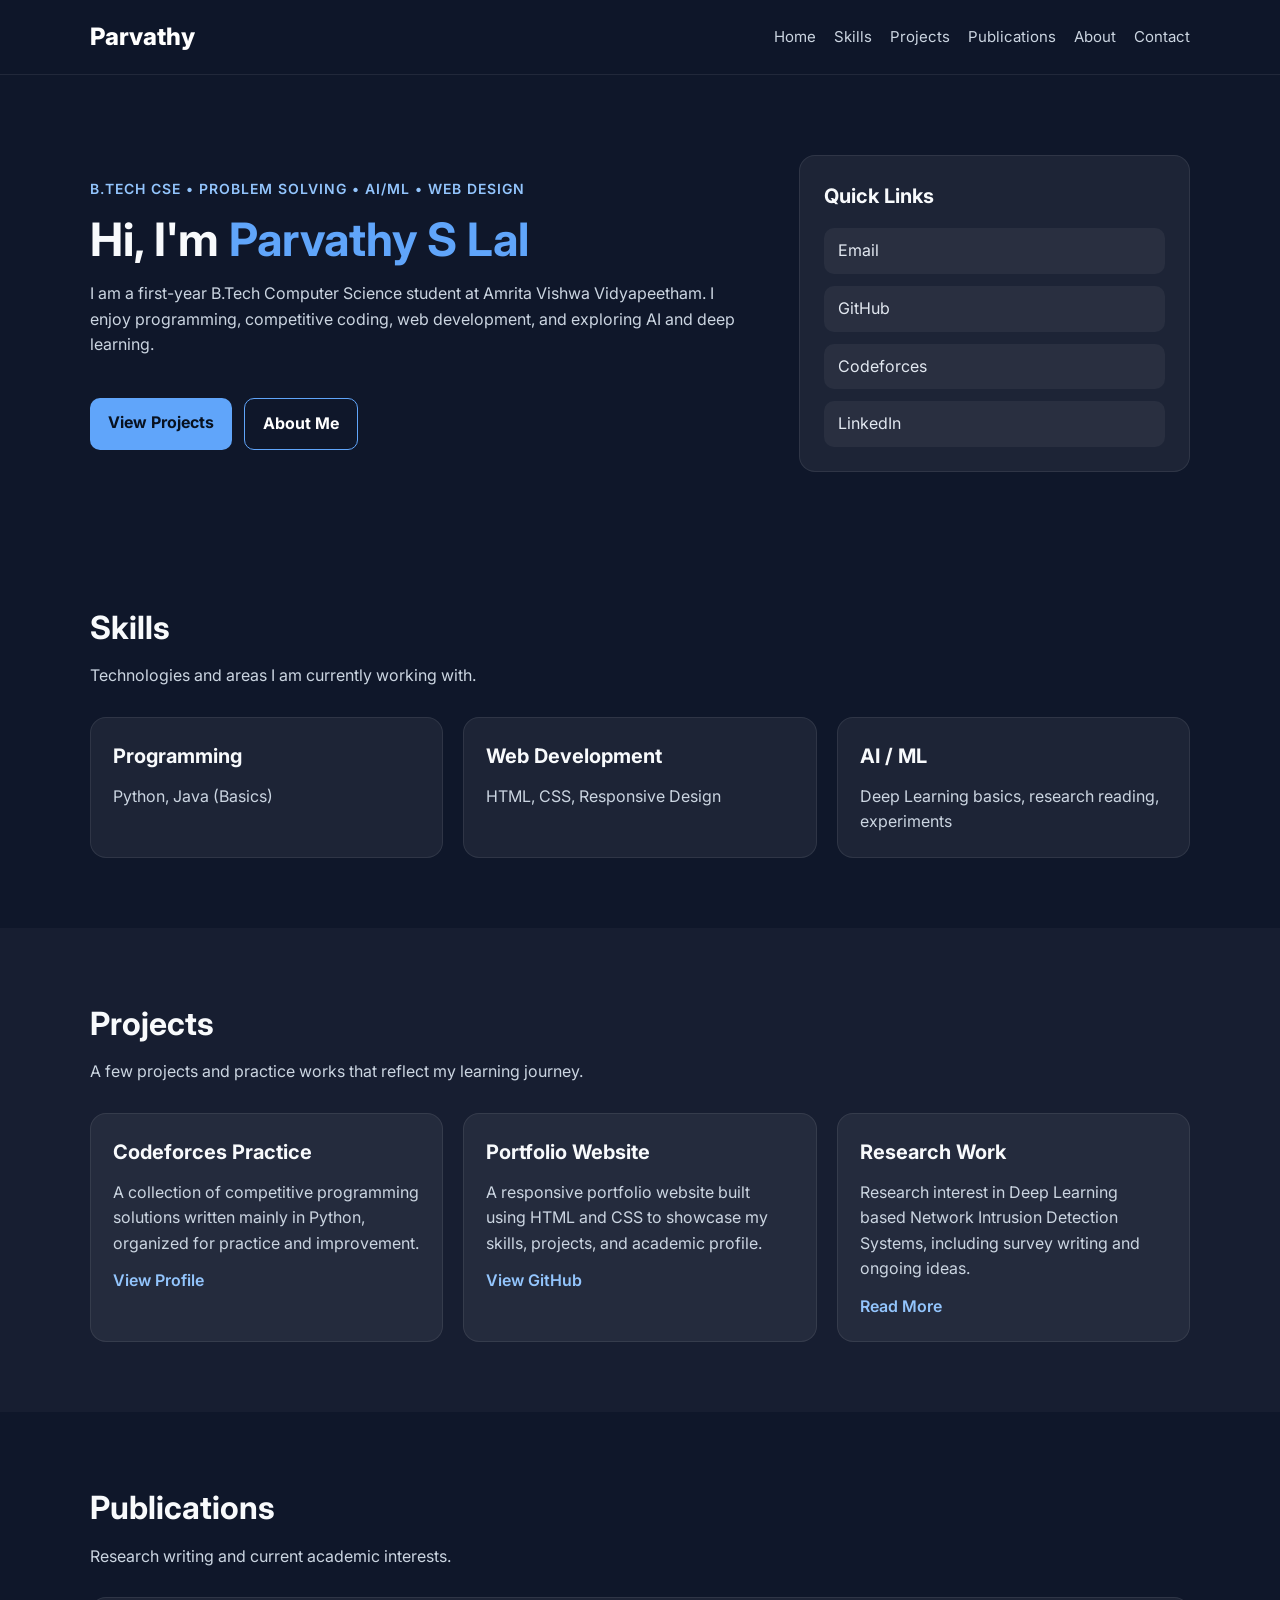
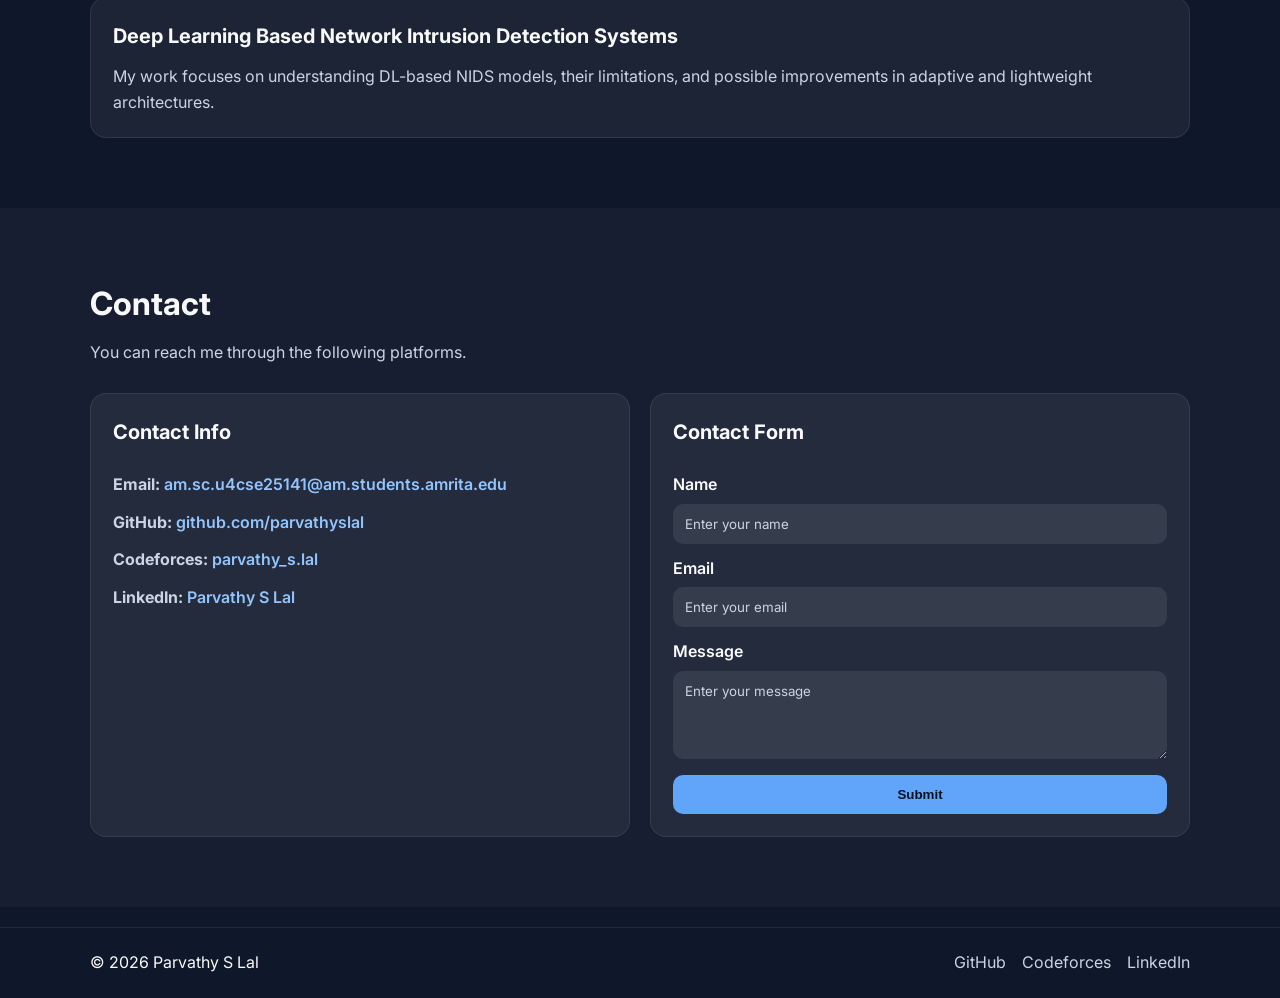
==== index.html @ 26b98297 "Add files via upload" ====
<!DOCTYPE html>
<html lang="en">
<head>
  <meta charset="UTF-8" />
  <meta name="viewport" content="width=device-width, initial-scale=1.0" />
  <title>Parvathy S Lal | Portfolio</title>

  <link rel="preconnect" href="https://fonts.googleapis.com">
  <link rel="preconnect" href="https://fonts.gstatic.com" crossorigin>
  <link href="https://fonts.googleapis.com/css2?family=Inter:wght@400;500;600;700;800&display=swap" rel="stylesheet">

  <link rel="stylesheet" href="style.css" />
</head>
<body>

  <header class="header">
    <div class="container nav">
      <a href="#home" class="logo">Parvathy</a>

      <nav class="menu">
        <a href="#home">Home</a>
        <a href="#skills">Skills</a>
        <a href="#projects">Projects</a>
        <a href="#publications">Publications</a>
        <a href="about.html">About</a>
        <a href="#contact">Contact</a>
      </nav>
    </div>
  </header>

  <section id="home" class="hero">
    <div class="container hero-grid">
      <div class="hero-text">
        <p class="tagline">B.Tech CSE • Problem Solving • AI/ML • Web Design</p>
        <h1>Hi, I'm <span>Parvathy S Lal</span></h1>
        <p class="intro">
          I am a first-year B.Tech Computer Science student at Amrita Vishwa Vidyapeetham.
          I enjoy programming, competitive coding, web development, and exploring AI and deep learning.
        </p>

        <div class="hero-buttons">
          <a href="#projects" class="btn">View Projects</a>
          <a href="about.html" class="btn btn-outline">About Me</a>
        </div>
      </div>

      <div class="hero-card">
        <h3>Quick Links</h3>
        <div class="quick-links">
          <a href="mailto:am.sc.u4cse25141@am.students.amrita.edu">Email</a>
          <a href="https://github.com/parvathyslal" target="_blank">GitHub</a>
          <a href="https://codeforces.com/profile/parvathy_s.lal" target="_blank">Codeforces</a>
          <a href="https://www.linkedin.com/in/parvathy-s-lal-276150366" target="_blank">LinkedIn</a>
        </div>
      </div>
    </div>
  </section>

  <section id="skills" class="section">
    <div class="container">
      <h2>Skills</h2>
      <p class="section-text">Technologies and areas I am currently working with.</p>

      <div class="cards">
        <div class="card">
          <h3>Programming</h3>
          <p>Python, Java (Basics)</p>
        </div>

        <div class="card">
          <h3>Web Development</h3>
          <p>HTML, CSS, Responsive Design</p>
        </div>

        <div class="card">
          <h3>AI / ML</h3>
          <p>Deep Learning basics, research reading, experiments</p>
        </div>
      </div>
    </div>
  </section>

  <section id="projects" class="section alt-bg">
    <div class="container">
      <h2>Projects</h2>
      <p class="section-text">A few projects and practice works that reflect my learning journey.</p>

      <div class="cards">
        <div class="card">
          <h3>Codeforces Practice</h3>
          <p>
            A collection of competitive programming solutions written mainly in Python,
            organized for practice and improvement.
          </p>
          <a href="https://codeforces.com/profile/parvathy_s.lal" target="_blank" class="text-link">View Profile</a>
        </div>

        <div class="card">
          <h3>Portfolio Website</h3>
          <p>
            A responsive portfolio website built using HTML and CSS to showcase my skills,
            projects, and academic profile.
          </p>
          <a href="https://github.com/parvathyslal" target="_blank" class="text-link">View GitHub</a>
        </div>

        <div class="card">
          <h3>Research Work</h3>
          <p>
            Research interest in Deep Learning based Network Intrusion Detection Systems,
            including survey writing and ongoing ideas.
          </p>
          <a href="about.html" class="text-link">Read More</a>
        </div>
      </div>
    </div>
  </section>

  <section id="publications" class="section">
    <div class="container">
      <h2>Publications</h2>
      <p class="section-text">Research writing and current academic interests.</p>

      <div class="card single-card">
        <h3>Deep Learning Based Network Intrusion Detection Systems</h3>
        <p>
          My work focuses on understanding DL-based NIDS models, their limitations,
          and possible improvements in adaptive and lightweight architectures.
        </p>
      </div>
    </div>
  </section>

  <section id="contact" class="section alt-bg">
  <div class="container">
    <h2>Contact</h2>
    <p class="section-text">You can reach me through the following platforms.</p>

    <div class="contact-grid">

      <!-- LEFT: CONTACT INFO -->
      <div class="card">
        <h3>Contact Info</h3>

        <p><strong>Email:</strong>
          <a href="mailto:am.sc.u4cse25141@am.students.amrita.edu" class="text-link">
            am.sc.u4cse25141@am.students.amrita.edu
          </a>
        </p>

        <p><strong>GitHub:</strong>
          <a href="https://github.com/parvathyslal" target="_blank" class="text-link">
            github.com/parvathyslal
          </a>
        </p>

        <p><strong>Codeforces:</strong>
          <a href="https://codeforces.com/profile/parvathy_s.lal" target="_blank" class="text-link">
            parvathy_s.lal
          </a>
        </p>

        <p><strong>LinkedIn:</strong>
          <a href="https://www.linkedin.com/in/parvathy-s-lal-276150366" target="_blank" class="text-link">
            Parvathy S Lal
          </a>
        </p>

      </div>

      <!-- RIGHT: CONTACT FORM -->
      <div class="card">
        <h3>Contact Form</h3>

        <form>
          <label for="name">Name</label>
          <input type="text" id="name" placeholder="Enter your name">

          <label for="email">Email</label>
          <input type="email" id="email" placeholder="Enter your email">

          <label for="message">Message</label>
          <textarea id="message" rows="4" placeholder="Enter your message"></textarea>

          <button type="submit" class="btn">Submit</button>
        </form>

      </div>

    </div>
  </div>
</section>

  <footer class="footer">
    <div class="container footer-content">
      <p>© 2026 Parvathy S Lal</p>
      <div class="footer-links">
        <a href="https://github.com/parvathyslal" target="_blank">GitHub</a>
        <a href="https://codeforces.com/profile/parvathy_s.lal" target="_blank">Codeforces</a>
        <a href="https://www.linkedin.com/in/parvathy-s-lal-276150366" target="_blank">LinkedIn</a>
      </div>
    </div>
  </footer>

</body>
</html>
---- style.css ----
* {
  margin: 0;
  padding: 0;
  box-sizing: border-box;
}

html {
  scroll-behavior: smooth;
}

body {
  font-family: 'Inter', sans-serif;
  background-color: #0f172a;
  color: #f8fafc;
  line-height: 1.6;
}

.container {
  width: 90%;
  max-width: 1100px;
  margin: auto;
}

.header {
  background-color: rgba(15, 23, 42, 0.95);
  border-bottom: 1px solid rgba(255, 255, 255, 0.08);
  position: sticky;
  top: 0;
  z-index: 1000;
}

.nav {
  display: flex;
  justify-content: space-between;
  align-items: center;
  padding: 18px 0;
  gap: 20px;
}

.logo {
  text-decoration: none;
  color: #ffffff;
  font-size: 24px;
  font-weight: 800;
}

.menu {
  display: flex;
  gap: 18px;
  flex-wrap: wrap;
}

.menu a {
  text-decoration: none;
  color: #cbd5e1;
  font-size: 15px;
  transition: 0.3s;
}

.menu a:hover {
  color: #ffffff;
}

.hero {
  padding: 80px 0 60px;
}

.hero-grid {
  display: grid;
  grid-template-columns: 1.4fr 0.8fr;
  gap: 24px;
  align-items: center;
}

.hero-text h1 {
  font-size: 46px;
  margin-bottom: 14px;
  line-height: 1.2;
}

.hero-text h1 span {
  color: #60a5fa;
}

.tagline {
  color: #93c5fd;
  font-size: 14px;
  font-weight: 600;
  margin-bottom: 12px;
  text-transform: uppercase;
  letter-spacing: 1px;
}

.intro {
  color: #cbd5e1;
  max-width: 650px;
  margin-bottom: 24px;
}

.hero-buttons {
  display: flex;
  gap: 12px;
  flex-wrap: wrap;
}

.hero-card {
  background: rgba(255, 255, 255, 0.06);
  padding: 24px;
  border-radius: 16px;
  border: 1px solid rgba(255, 255, 255, 0.08);
}

.hero-card h3 {
  margin-bottom: 16px;
  font-size: 20px;
}

.quick-links {
  display: flex;
  flex-direction: column;
  gap: 12px;
}

.quick-links a {
  text-decoration: none;
  color: #e2e8f0;
  background: rgba(255, 255, 255, 0.05);
  padding: 10px 14px;
  border-radius: 10px;
  transition: 0.3s;
}

.quick-links a:hover {
  background: rgba(255, 255, 255, 0.12);
}

.section {
  padding: 70px 0;
}

.alt-bg {
  background-color: rgba(255, 255, 255, 0.03);
}

h2 {
  font-size: 32px;
  margin-bottom: 10px;
}

.page-title {
  font-size: 42px;
  margin-bottom: 16px;
}

.section-text {
  color: #cbd5e1;
  max-width: 800px;
  margin-bottom: 28px;
}

.cards {
  display: grid;
  grid-template-columns: repeat(3, 1fr);
  gap: 20px;
}

.card {
  background: rgba(255, 255, 255, 0.06);
  padding: 22px;
  border-radius: 16px;
  border: 1px solid rgba(255, 255, 255, 0.08);
  transition: transform 0.3s ease;
}

.card:hover {
  transform: translateY(-4px);
}

.card h3 {
  margin-bottom: 12px;
  font-size: 20px;
}

.card p {
  color: #cbd5e1;
}

.single-card {
  margin-top: 10px;
}

.text-link {
  display: inline-block;
  margin-top: 12px;
  color: #93c5fd;
  text-decoration: none;
  font-weight: 600;
}

.text-link:hover {
  text-decoration: underline;
}

.contact-grid {
  display: grid;
  grid-template-columns: 1fr 1fr;
  gap: 20px;
}

form {
  display: flex;
  flex-direction: column;
}

label {
  margin-top: 12px;
  margin-bottom: 6px;
  font-weight: 600;
}

input,
textarea {
  padding: 12px;
  border: none;
  border-radius: 10px;
  outline: none;
  background: rgba(255, 255, 255, 0.08);
  color: #ffffff;
  font-family: 'Inter', sans-serif;
}

input::placeholder,
textarea::placeholder {
  color: #cbd5e1;
}

.btn {
  display: inline-block;
  text-decoration: none;
  background: #60a5fa;
  color: #08111f;
  padding: 12px 18px;
  border-radius: 10px;
  font-weight: 700;
  border: none;
  margin-top: 16px;
  transition: 0.3s;
  cursor: pointer;
}

.btn:hover {
  background: #93c5fd;
}

.btn-outline {
  background: transparent;
  color: #ffffff;
  border: 1px solid #60a5fa;
}

.btn-outline:hover {
  background: rgba(96, 165, 250, 0.12);
}

.about-buttons {
  margin-top: 24px;
  display: flex;
  gap: 12px;
  flex-wrap: wrap;
}

.footer {
  padding: 22px 0;
  border-top: 1px solid rgba(255, 255, 255, 0.08);
  margin-top: 20px;
}

.footer-content {
  display: flex;
  justify-content: space-between;
  align-items: center;
  gap: 20px;
  flex-wrap: wrap;
}

.footer-links {
  display: flex;
  gap: 16px;
  flex-wrap: wrap;
}

.footer-links a {
  text-decoration: none;
  color: #cbd5e1;
}

.footer-links a:hover {
  color: #ffffff;
}

@media (max-width: 900px) {
  .hero-grid,
  .cards,
  .contact-grid {
    grid-template-columns: 1fr;
  }

  .hero-text h1 {
    font-size: 36px;
  }

  .nav {
    flex-direction: column;
    align-items: flex-start;
  }

  .menu {
    gap: 12px;
  }

  /* Contact Links Styling */
.text-link{
  color:#60a5fa;
  text-decoration:none;
  font-weight:600;
  transition:0.3s;
}

.text-link:hover{
  text-decoration:underline;
  color:#93c5fd;
}
}
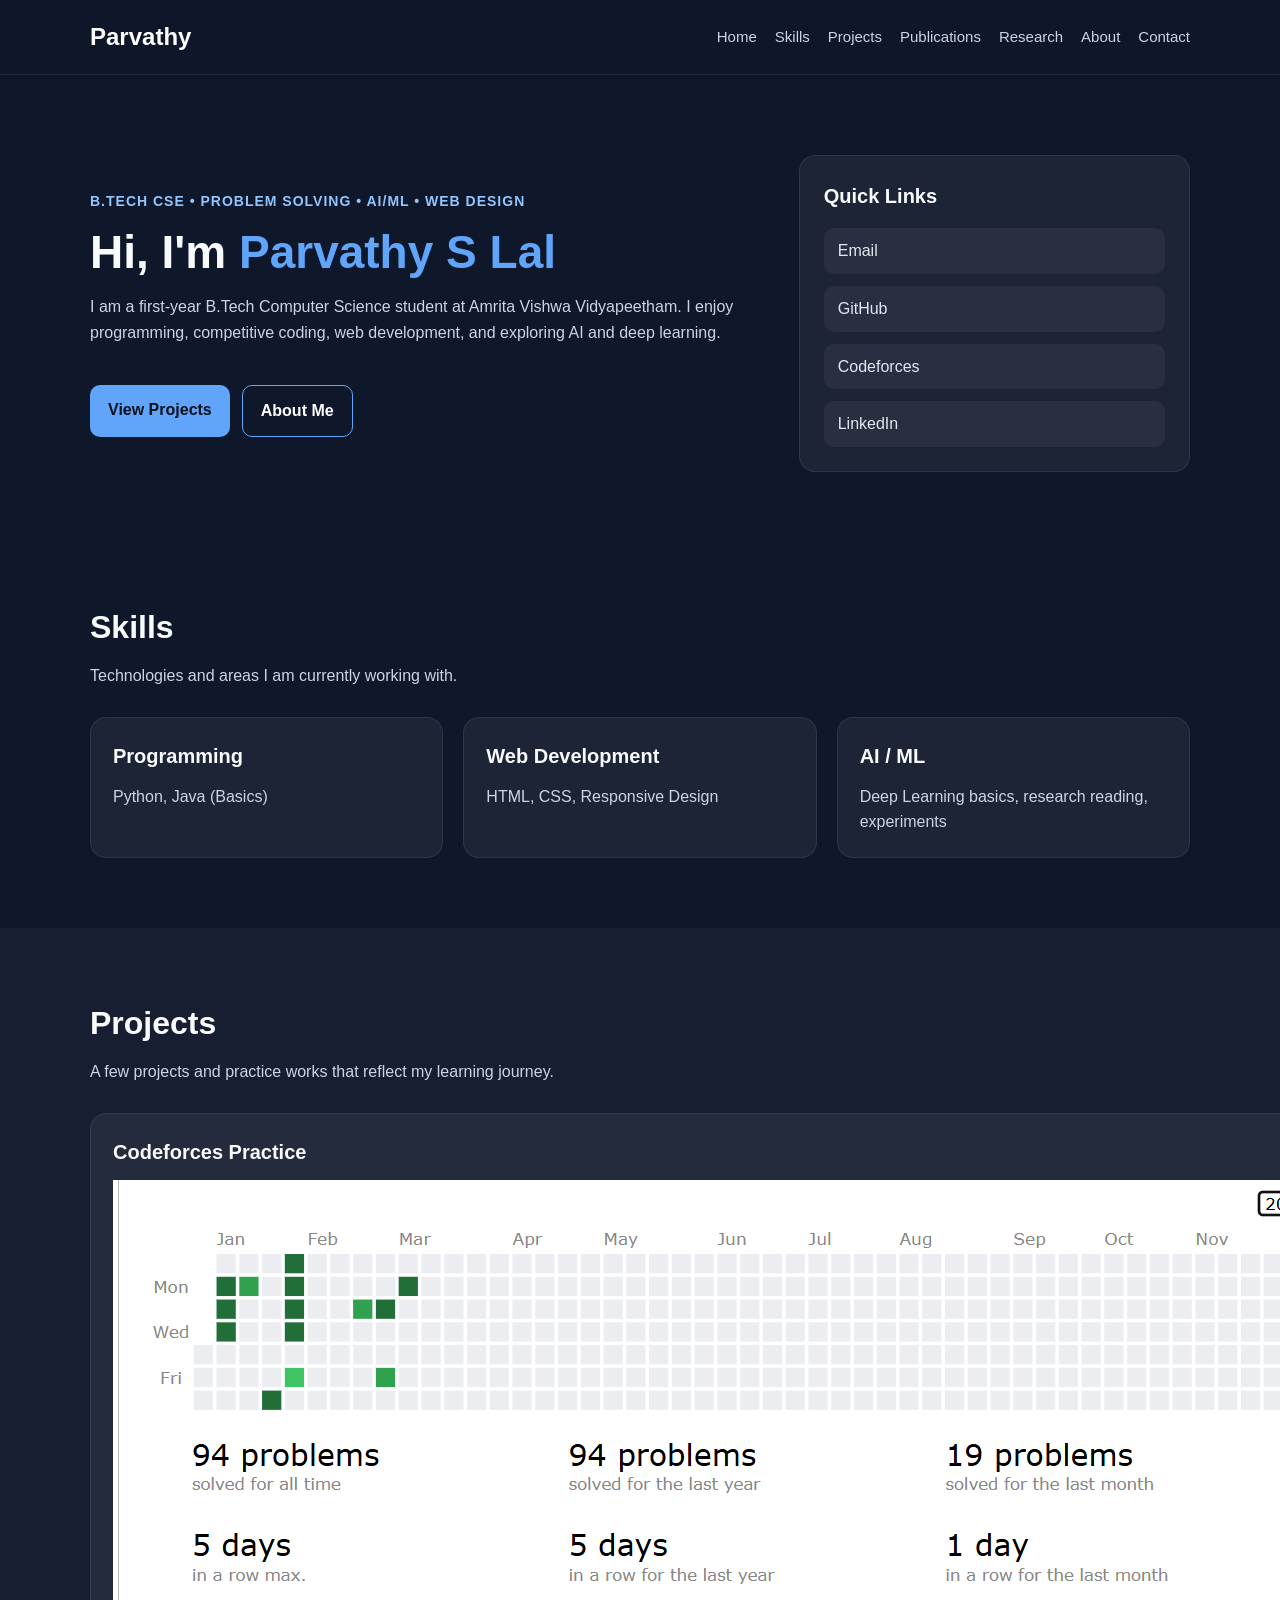
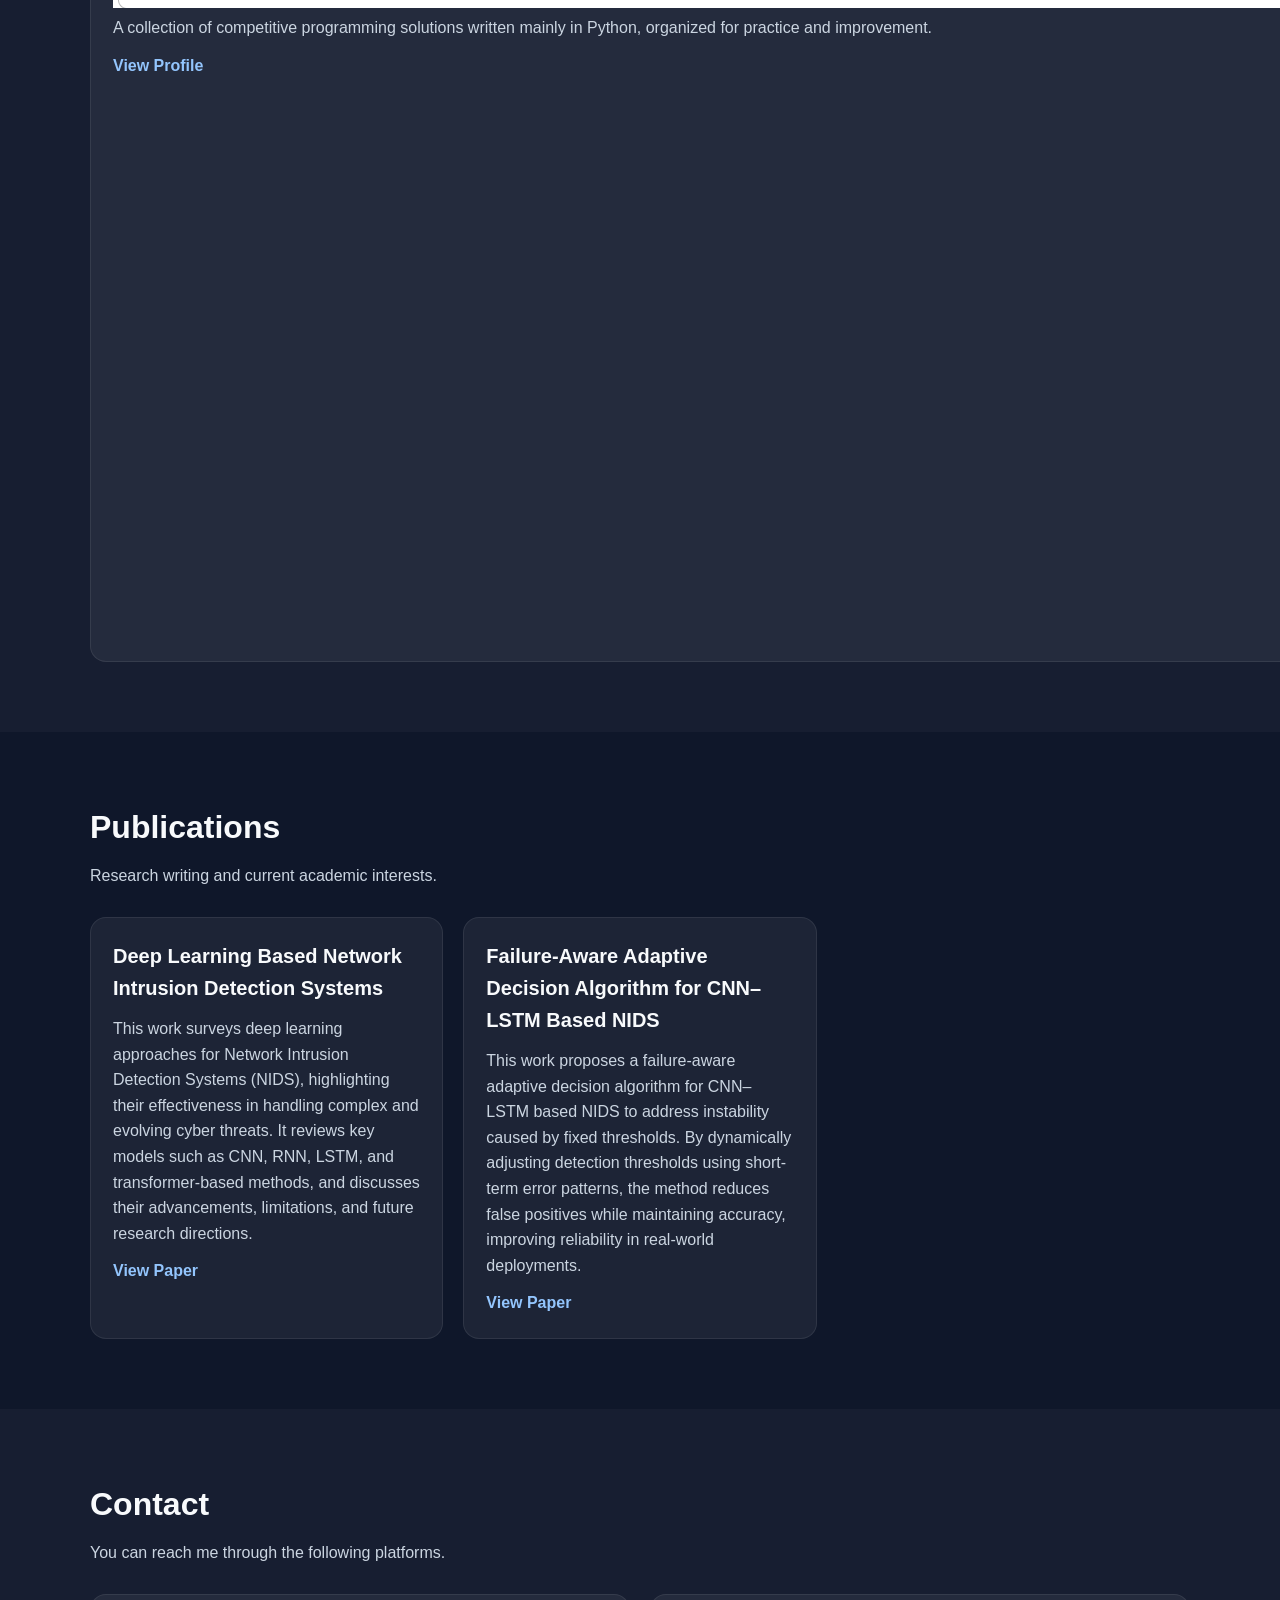
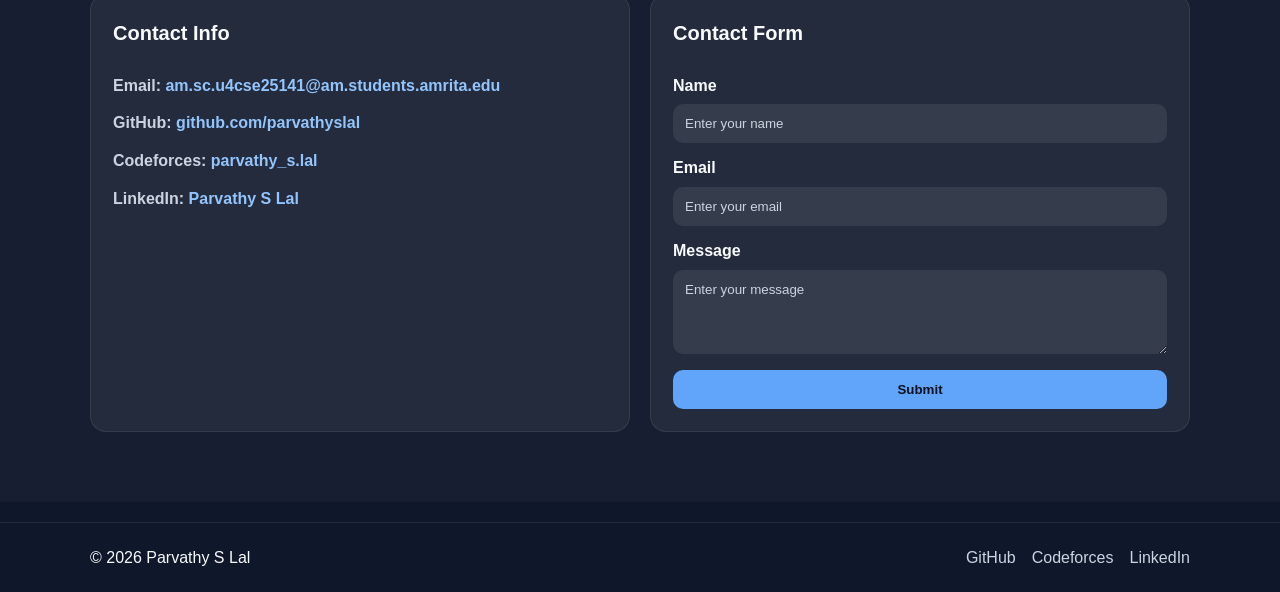
==== commit 511a51bd: "Update index.html" ====
--- a/index.html
+++ b/index.html
@@ -6,8 +6,8 @@
   <title>Parvathy S Lal | Portfolio</title>
 
   <link rel="preconnect" href="https://fonts.googleapis.com">
-  <link rel="preconnect" href="https://fonts.gstatic.com" crossorigin>
-  <link href="https://fonts.googleapis.com/css2?family=Inter:wght@400;500;600;700;800&display=swap" rel="stylesheet">
+<link rel="preconnect" href="https://fonts.gstatic.com" crossorigin>
+<link href="https://fonts.googleapis.com/css2?family=Cormorant+Garamond:wght@600;700&family=DM+Sans:wght@400;500;700&display=swap" rel="stylesheet">
 
   <link rel="stylesheet" href="style.css" />
 </head>
@@ -18,13 +18,14 @@
       <a href="#home" class="logo">Parvathy</a>
 
       <nav class="menu">
-        <a href="#home">Home</a>
-        <a href="#skills">Skills</a>
-        <a href="#projects">Projects</a>
-        <a href="#publications">Publications</a>
-        <a href="about.html">About</a>
-        <a href="#contact">Contact</a>
-      </nav>
+  <a href="#home">Home</a>
+  <a href="#skills">Skills</a>
+  <a href="#projects">Projects</a>
+  <a href="#publications">Publications</a>
+  <a href="research.html">Research</a>
+  <a href="about.html">About</a>
+  <a href="#contact">Contact</a>
+</nav>
     </div>
   </header>
 
@@ -88,6 +89,7 @@
       <div class="cards">
         <div class="card">
           <h3>Codeforces Practice</h3>
+          <img src="codeforces.png" class="card-img">
           <p>
             A collection of competitive programming solutions written mainly in Python,
             organized for practice and improvement.
@@ -97,6 +99,7 @@
 
         <div class="card">
           <h3>Portfolio Website</h3>
+          <img src="portfolio.png" class="card-img">
           <p>
             A responsive portfolio website built using HTML and CSS to showcase my skills,
             projects, and academic profile.
@@ -106,30 +109,57 @@
 
         <div class="card">
           <h3>Research Work</h3>
+          <img src="research.png" class="card-img">
           <p>
             Research interest in Deep Learning based Network Intrusion Detection Systems,
             including survey writing and ongoing ideas.
           </p>
-          <a href="about.html" class="text-link">Read More</a>
+          <a href="research.html" class="text-link">Read More</a>
         </div>
       </div>
     </div>
   </section>
 
   <section id="publications" class="section">
-    <div class="container">
-      <h2>Publications</h2>
-      <p class="section-text">Research writing and current academic interests.</p>
-
-      <div class="card single-card">
+  <div class="container">
+    <h2>Publications</h2>
+    <p class="section-text">Research writing and current academic interests.</p>
+
+    <div class="cards">
+
+      <!-- Paper 1 -->
+      <div class="card">
         <h3>Deep Learning Based Network Intrusion Detection Systems</h3>
         <p>
-          My work focuses on understanding DL-based NIDS models, their limitations,
-          and possible improvements in adaptive and lightweight architectures.
-        </p>
-      </div>
-    </div>
-  </section>
+          This work surveys deep learning approaches for Network Intrusion Detection Systems (NIDS), 
+          highlighting their effectiveness in handling complex and evolving cyber threats. 
+          It reviews key models such as CNN, RNN, LSTM, and transformer-based methods,
+          and discusses their advancements, limitations, and future research directions.
+        </p>
+
+        <a href="https://parvathyslal.github.io/portfolio/paper1.pdf" target="_blank" class="text-link">
+  View Paper
+</a>
+      </div>
+
+      <!-- Paper 2 -->
+      <div class="card">
+        <h3>Failure-Aware Adaptive Decision Algorithm for CNN–LSTM Based NIDS</h3>
+        <p>
+          This work proposes a failure-aware adaptive decision algorithm for CNN–LSTM based NIDS
+           to address instability caused by fixed thresholds. By dynamically adjusting detection
+           thresholds using short-term error patterns, the method reduces false positives while
+           maintaining accuracy, improving reliability in real-world deployments.
+        </p>
+
+        <a href="https://parvathyslal.github.io/portfolio/paper2.pdf" target="_blank" class="text-link">
+  View Paper
+</a>
+      </div>
+
+    </div>
+  </div>
+</section>
 
   <section id="contact" class="section alt-bg">
   <div class="container">
@@ -203,4 +233,4 @@
   </footer>
 
 </body>
-</html>+</html>
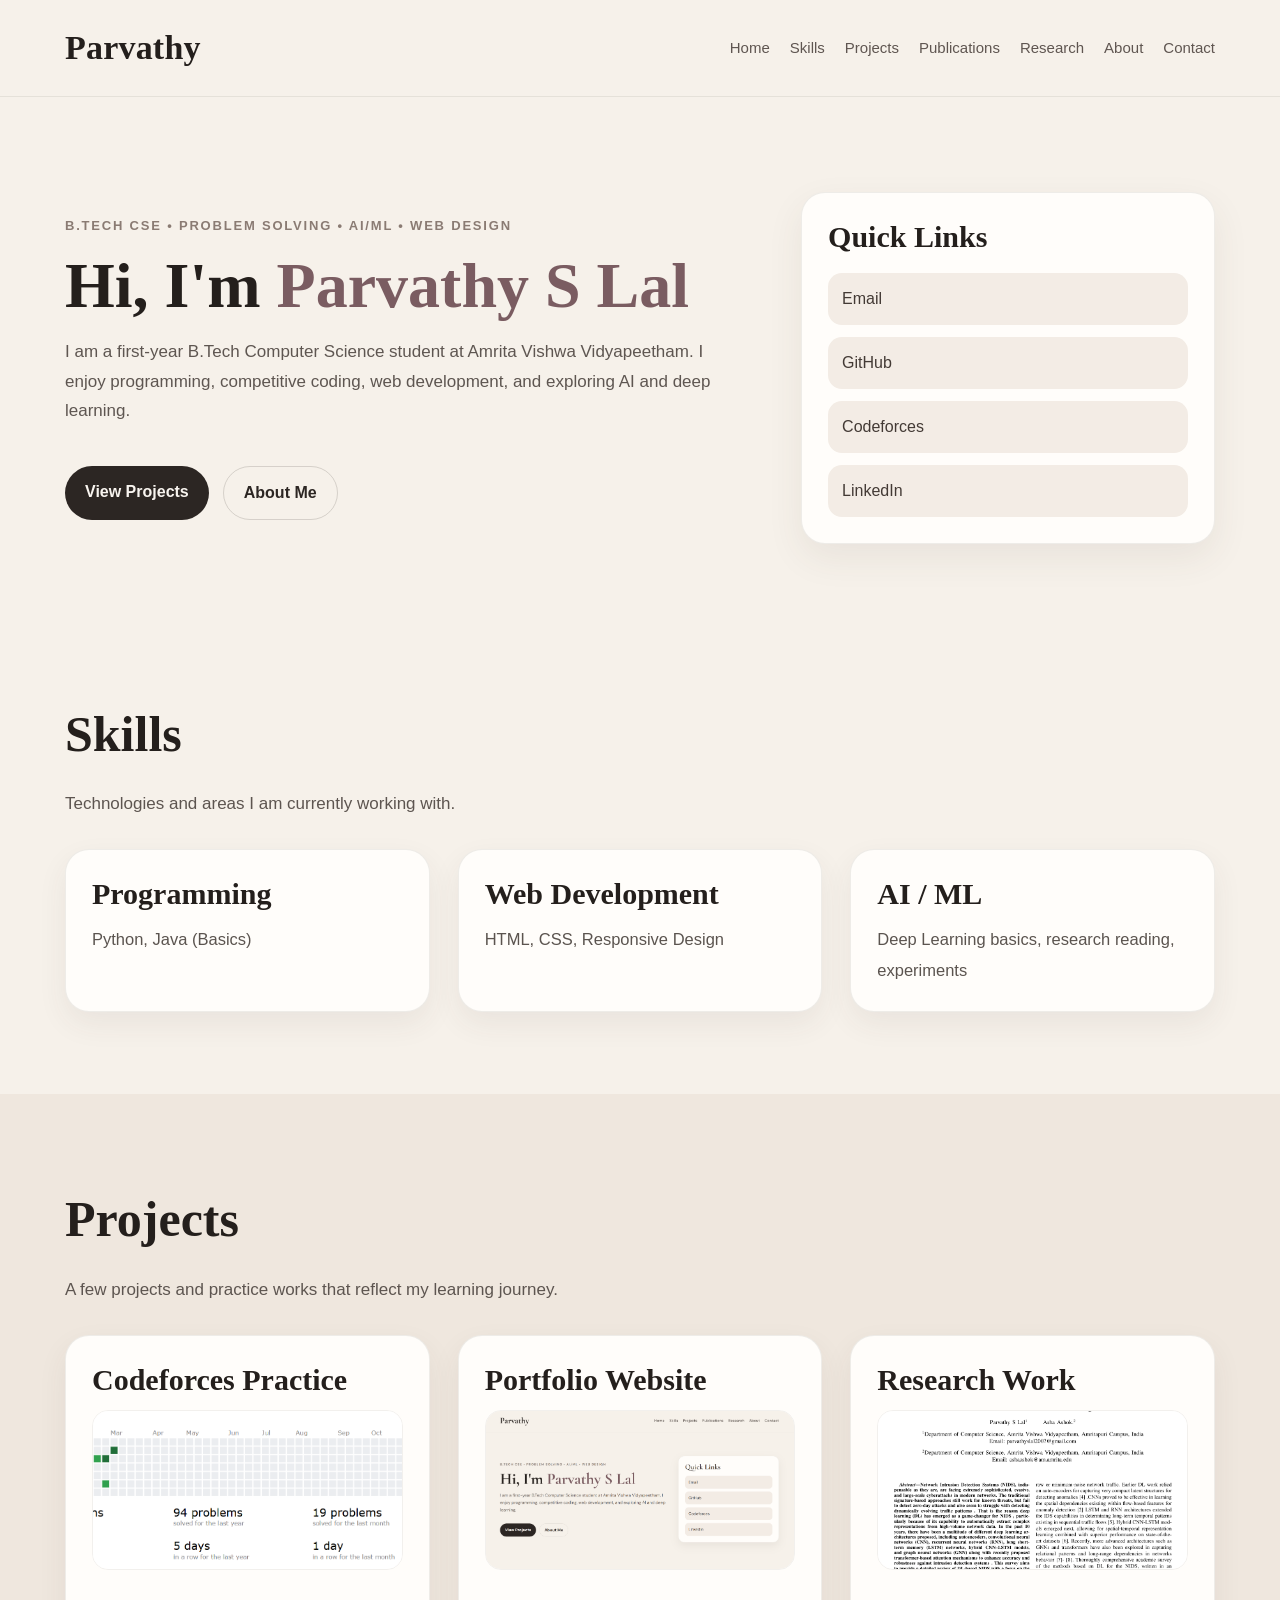
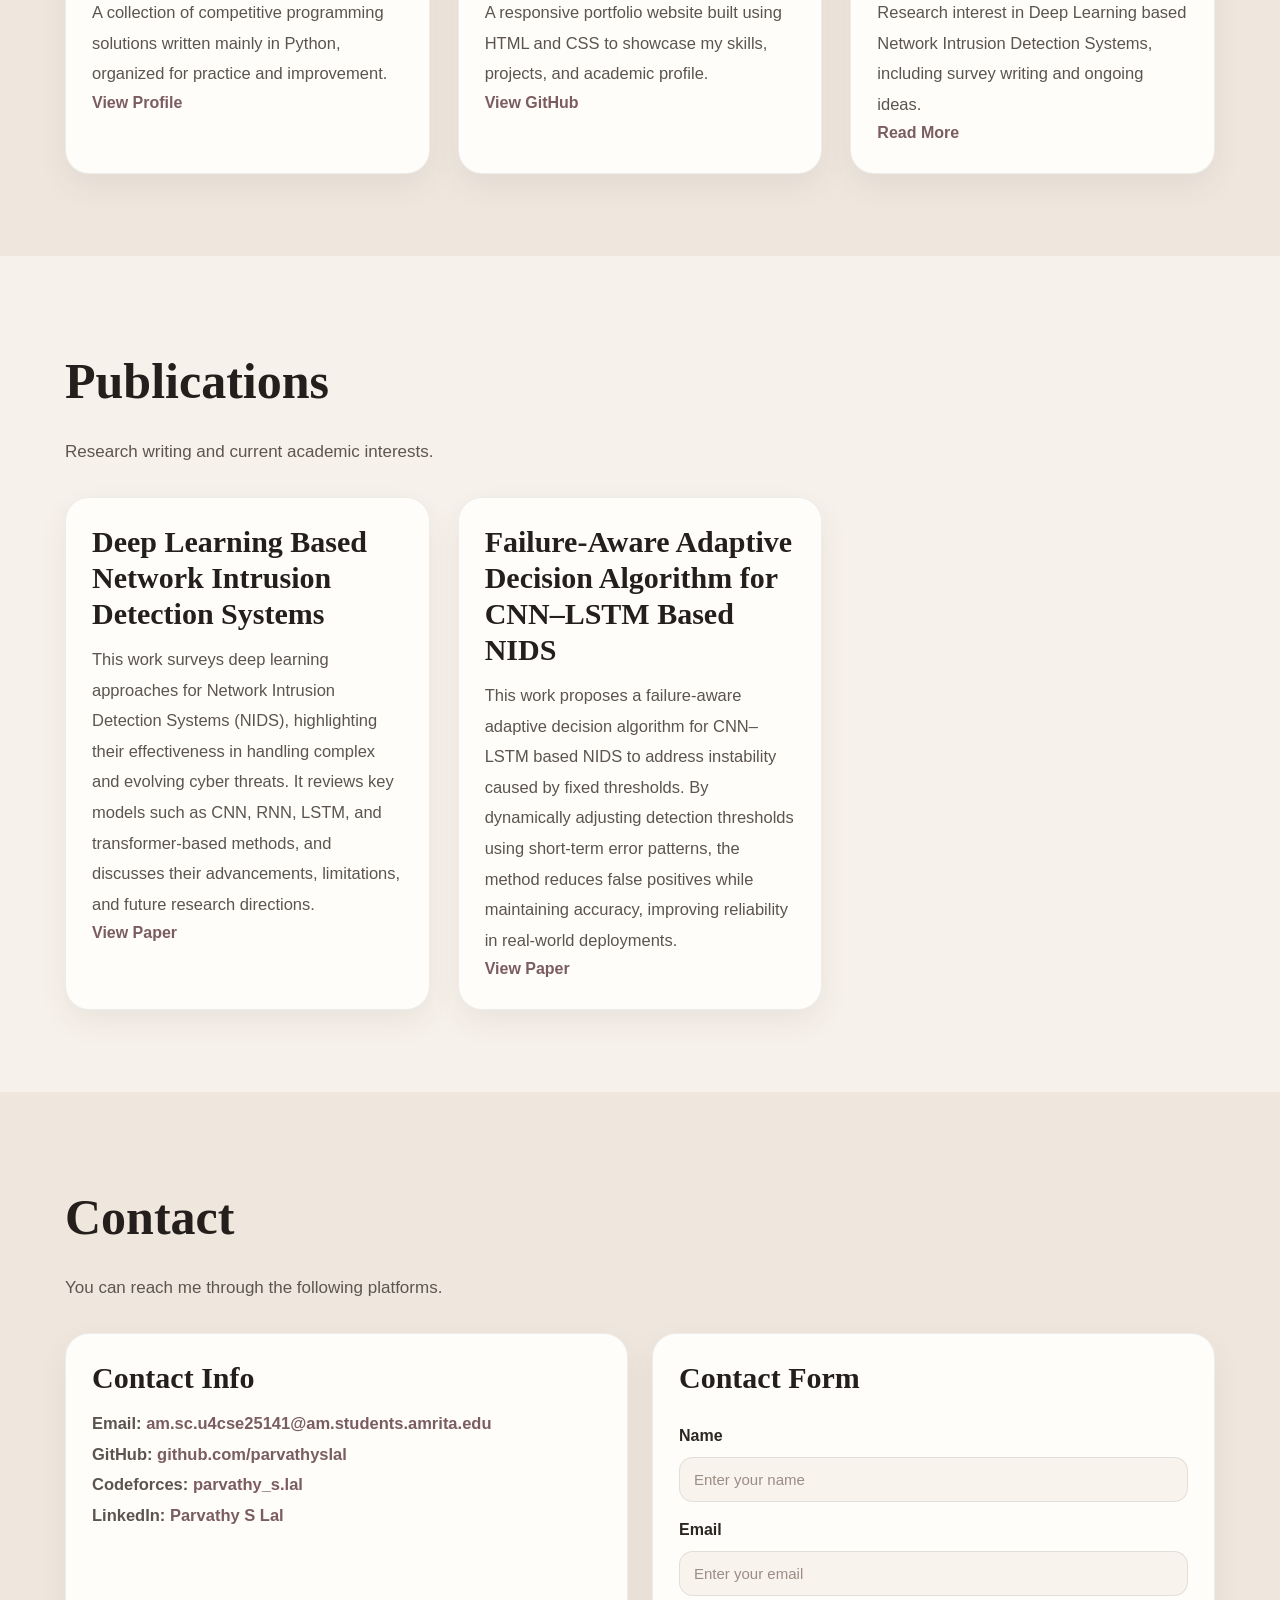
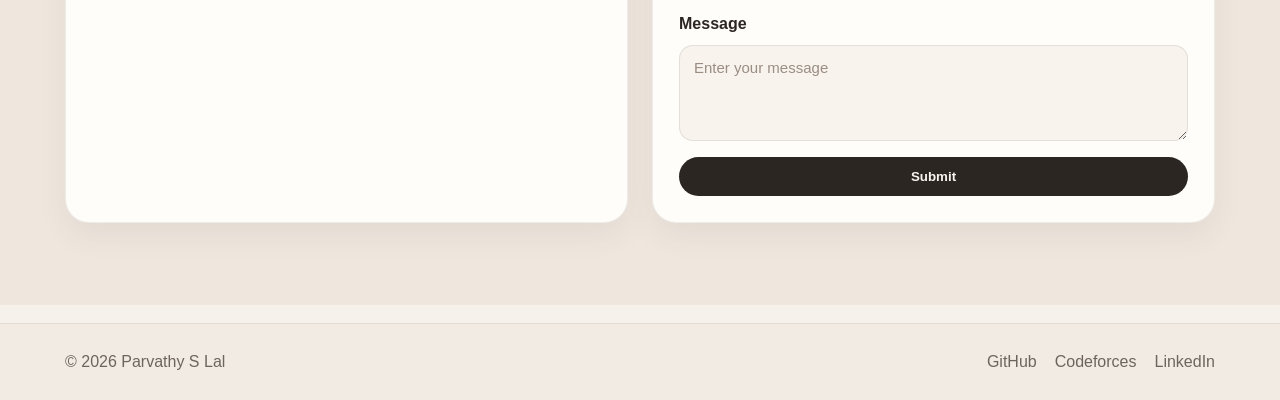
==== commit ba8e0e29: "Update index.html" ====
--- a/index.html
+++ b/index.html
@@ -89,7 +89,7 @@
       <div class="cards">
         <div class="card">
           <h3>Codeforces Practice</h3>
-          <img src="codeforces.png" class="card-img">
+          <img src="images/codeforces.png" class="card-img">
           <p>
             A collection of competitive programming solutions written mainly in Python,
             organized for practice and improvement.
@@ -99,7 +99,7 @@
 
         <div class="card">
           <h3>Portfolio Website</h3>
-          <img src="portfolio.png" class="card-img">
+          <img src="images/portfolio.png" class="card-img">
           <p>
             A responsive portfolio website built using HTML and CSS to showcase my skills,
             projects, and academic profile.
@@ -109,7 +109,7 @@
 
         <div class="card">
           <h3>Research Work</h3>
-          <img src="research.png" class="card-img">
+          <img src="images/research.png" class="card-img">
           <p>
             Research interest in Deep Learning based Network Intrusion Detection Systems,
             including survey writing and ongoing ideas.
@@ -137,7 +137,7 @@
           and discusses their advancements, limitations, and future research directions.
         </p>
 
-        <a href="https://parvathyslal.github.io/portfolio/paper1.pdf" target="_blank" class="text-link">
+        <a href="https://parvathyslal.github.io/portfolio/papers/paper1.pdf" target="_blank" class="text-link">
   View Paper
 </a>
       </div>
@@ -152,7 +152,7 @@
            maintaining accuracy, improving reliability in real-world deployments.
         </p>
 
-        <a href="https://parvathyslal.github.io/portfolio/paper2.pdf" target="_blank" class="text-link">
+        <a href="https://parvathyslal.github.io/portfolio/papers/paper2.pdf" target="_blank" class="text-link">
   View Paper
 </a>
       </div>
--- a/style.css
+++ b/style.css
@@ -9,24 +9,27 @@
 }
 
 body {
-  font-family: 'Inter', sans-serif;
-  background-color: #0f172a;
-  color: #f8fafc;
-  line-height: 1.6;
-}
-
+  font-family: 'DM Sans', sans-serif;
+  background: #f6f1ea;
+  color: #2c2623;
+  line-height: 1.75;
+}
+
+/* Container */
 .container {
   width: 90%;
-  max-width: 1100px;
+  max-width: 1150px;
   margin: auto;
 }
 
+/* Header */
 .header {
-  background-color: rgba(15, 23, 42, 0.95);
-  border-bottom: 1px solid rgba(255, 255, 255, 0.08);
   position: sticky;
   top: 0;
   z-index: 1000;
+  background: rgba(246, 241, 234, 0.88);
+  backdrop-filter: blur(10px);
+  border-bottom: 1px solid rgba(44, 38, 35, 0.08);
 }
 
 .nav {
@@ -39,80 +42,92 @@
 
 .logo {
   text-decoration: none;
-  color: #ffffff;
-  font-size: 24px;
-  font-weight: 800;
+  color: #241f1c;
+  font-family: 'Cormorant Garamond', serif;
+  font-size: 34px;
+  font-weight: 700;
+  letter-spacing: 0.2px;
 }
 
 .menu {
   display: flex;
-  gap: 18px;
+  gap: 20px;
   flex-wrap: wrap;
 }
 
 .menu a {
   text-decoration: none;
-  color: #cbd5e1;
+  color: #5f5651;
   font-size: 15px;
-  transition: 0.3s;
+  font-weight: 500;
+  transition: 0.3s ease;
 }
 
 .menu a:hover {
-  color: #ffffff;
-}
-
+  color: #241f1c;
+}
+
+/* Hero */
 .hero {
-  padding: 80px 0 60px;
+  padding: 95px 0 65px;
 }
 
 .hero-grid {
   display: grid;
-  grid-template-columns: 1.4fr 0.8fr;
-  gap: 24px;
+  grid-template-columns: 1.45fr 0.85fr;
+  gap: 30px;
   align-items: center;
 }
 
 .hero-text h1 {
-  font-size: 46px;
+  font-family: 'Cormorant Garamond', serif;
+  font-size: 64px;
+  line-height: 1.05;
+  margin-bottom: 18px;
+  color: #241f1c;
+  font-weight: 700;
+}
+
+.hero-text h1 span {
+  color: #7a5c61;
+}
+
+.tagline {
+  color: #8a7b73;
+  font-size: 13px;
+  font-weight: 700;
+  letter-spacing: 1.8px;
+  text-transform: uppercase;
   margin-bottom: 14px;
-  line-height: 1.2;
-}
-
-.hero-text h1 span {
-  color: #60a5fa;
-}
-
-.tagline {
-  color: #93c5fd;
-  font-size: 14px;
+}
+
+.intro {
+  color: #5e5651;
+  max-width: 680px;
+  margin-bottom: 24px;
+  font-size: 17px;
+}
+
+.hero-buttons {
+  display: flex;
+  gap: 14px;
+  flex-wrap: wrap;
+}
+
+.hero-card {
+  background: #fffdfa;
+  border: 1px solid rgba(44, 38, 35, 0.08);
+  border-radius: 24px;
+  padding: 26px;
+  box-shadow: 0 14px 36px rgba(77, 61, 50, 0.08);
+}
+
+.hero-card h3 {
+  font-family: 'Cormorant Garamond', serif;
+  font-size: 30px;
+  margin-bottom: 18px;
+  color: #241f1c;
   font-weight: 600;
-  margin-bottom: 12px;
-  text-transform: uppercase;
-  letter-spacing: 1px;
-}
-
-.intro {
-  color: #cbd5e1;
-  max-width: 650px;
-  margin-bottom: 24px;
-}
-
-.hero-buttons {
-  display: flex;
-  gap: 12px;
-  flex-wrap: wrap;
-}
-
-.hero-card {
-  background: rgba(255, 255, 255, 0.06);
-  padding: 24px;
-  border-radius: 16px;
-  border: 1px solid rgba(255, 255, 255, 0.08);
-}
-
-.hero-card h3 {
-  margin-bottom: 16px;
-  font-size: 20px;
 }
 
 .quick-links {
@@ -123,88 +138,106 @@
 
 .quick-links a {
   text-decoration: none;
-  color: #e2e8f0;
-  background: rgba(255, 255, 255, 0.05);
-  padding: 10px 14px;
-  border-radius: 10px;
-  transition: 0.3s;
+  color: #433a35;
+  background: #f3ece5;
+  padding: 12px 14px;
+  border-radius: 14px;
+  transition: 0.3s ease;
 }
 
 .quick-links a:hover {
-  background: rgba(255, 255, 255, 0.12);
-}
-
+  background: #ece2d9;
+  color: #241f1c;
+}
+
+/* Sections */
 .section {
-  padding: 70px 0;
+  padding: 82px 0;
 }
 
 .alt-bg {
-  background-color: rgba(255, 255, 255, 0.03);
+  background: #efe7de;
 }
 
 h2 {
-  font-size: 32px;
+  font-family: 'Cormorant Garamond', serif;
+  font-size: 50px;
   margin-bottom: 10px;
+  color: #241f1c;
+  font-weight: 700;
+}
+
+h3 {
+  font-family: 'Cormorant Garamond', serif;
+  font-size: 30px;
+  margin-bottom: 12px;
+  color: #241f1c;
+  line-height: 1.2;
+  font-weight: 600;
 }
 
 .page-title {
-  font-size: 42px;
-  margin-bottom: 16px;
+  font-family: 'Cormorant Garamond', serif;
+  font-size: 58px;
+  margin-bottom: 18px;
+  color: #241f1c;
+  font-weight: 700;
 }
 
 .section-text {
-  color: #cbd5e1;
-  max-width: 800px;
-  margin-bottom: 28px;
-}
-
+  color: #5d5550;
+  max-width: 860px;
+  margin-bottom: 30px;
+  font-size: 17px;
+  line-height: 1.85;
+}
+
+/* Cards */
 .cards {
   display: grid;
   grid-template-columns: repeat(3, 1fr);
-  gap: 20px;
+  gap: 28px;
 }
 
 .card {
-  background: rgba(255, 255, 255, 0.06);
-  padding: 22px;
+  background: #fffdfa;
+  border: 1px solid rgba(44, 38, 35, 0.08);
+  border-radius: 24px;
+  padding: 26px;
+  transition: all 0.3s ease;
+  box-shadow: 0 12px 30px rgba(77, 61, 50, 0.07);
+}
+
+.card:hover {
+  transform: translateY(-6px);
+  box-shadow: 0 18px 42px rgba(77, 61, 50, 0.12);
+}
+
+.card p {
+  color: #5b544f;
+  font-size: 16.5px;
+  line-height: 1.85;
+}
+
+.single-card {
+  margin-top: 8px;
+}
+
+/* Project images */
+.card-img {
+  width: 100%;
+  height: 160px;
+  object-fit: cover;
   border-radius: 16px;
-  border: 1px solid rgba(255, 255, 255, 0.08);
-  transition: transform 0.3s ease;
-}
-
-.card:hover {
-  transform: translateY(-4px);
-}
-
-.card h3 {
-  margin-bottom: 12px;
-  font-size: 20px;
-}
-
-.card p {
-  color: #cbd5e1;
-}
-
-.single-card {
-  margin-top: 10px;
-}
-
-.text-link {
-  display: inline-block;
-  margin-top: 12px;
-  color: #93c5fd;
-  text-decoration: none;
-  font-weight: 600;
-}
-
-.text-link:hover {
-  text-decoration: underline;
-}
-
+  margin-bottom: 18px;
+  border: 1px solid rgba(44, 38, 35, 0.06);
+}
+
+/* Contact */
 .contact-grid {
   display: grid;
   grid-template-columns: 1fr 1fr;
-  gap: 20px;
+  gap: 24px;
 }
 
 form {
@@ -213,92 +246,124 @@
 }
 
 label {
-  margin-top: 12px;
-  margin-bottom: 6px;
+  margin-top: 14px;
+  margin-bottom: 7px;
   font-weight: 600;
+  color: #2c2623;
 }
 
 input,
 textarea {
-  padding: 12px;
-  border: none;
-  border-radius: 10px;
+  padding: 13px 14px;
+  border-radius: 14px;
+  border: 1px solid rgba(44, 38, 35, 0.10);
   outline: none;
-  background: rgba(255, 255, 255, 0.08);
-  color: #ffffff;
-  font-family: 'Inter', sans-serif;
+  background: #f8f3ed;
+  color: #2c2623;
+  font-family: 'DM Sans', sans-serif;
+  font-size: 15px;
 }
 
 input::placeholder,
 textarea::placeholder {
-  color: #cbd5e1;
-}
-
+  color: #9a8d84;
+}
+
+input:focus,
+textarea:focus {
+  border-color: #7a5c61;
+  box-shadow: 0 0 0 3px rgba(122, 92, 97, 0.10);
+}
+
+/* Buttons */
 .btn {
   display: inline-block;
   text-decoration: none;
-  background: #60a5fa;
-  color: #08111f;
-  padding: 12px 18px;
-  border-radius: 10px;
+  background: #2c2623;
+  color: #f8f4ef;
+  padding: 12px 20px;
+  border-radius: 999px;
   font-weight: 700;
   border: none;
   margin-top: 16px;
-  transition: 0.3s;
+  transition: 0.3s ease;
   cursor: pointer;
 }
 
 .btn:hover {
-  background: #93c5fd;
+  background: #1f1a18;
+  transform: translateY(-2px);
 }
 
 .btn-outline {
   background: transparent;
-  color: #ffffff;
-  border: 1px solid #60a5fa;
+  color: #2c2623;
+  border: 1px solid rgba(44, 38, 35, 0.16);
 }
 
 .btn-outline:hover {
-  background: rgba(96, 165, 250, 0.12);
-}
-
+  background: #ede4da;
+}
+
+/* Links */
+.text-link,
+.text-link:visited {
+  color: #7a5c61;
+  text-decoration: none;
+  font-weight: 700;
+  transition: 0.3s ease;
+}
+
+.text-link:hover {
+  color: #5f4449;
+}
+
+/* About buttons */
 .about-buttons {
-  margin-top: 24px;
-  display: flex;
-  gap: 12px;
+  margin-top: 26px;
+  display: flex;
+  gap: 14px;
   flex-wrap: wrap;
 }
 
+/* Footer */
 .footer {
-  padding: 22px 0;
-  border-top: 1px solid rgba(255, 255, 255, 0.08);
-  margin-top: 20px;
+  padding: 24px 0;
+  border-top: 1px solid rgba(44, 38, 35, 0.08);
+  margin-top: 18px;
+  background: #f2ebe3;
 }
 
 .footer-content {
   display: flex;
   justify-content: space-between;
   align-items: center;
-  gap: 20px;
+  gap: 18px;
   flex-wrap: wrap;
 }
 
+.footer-content p {
+  color: #6e645e;
+}
+
 .footer-links {
   display: flex;
-  gap: 16px;
+  gap: 18px;
   flex-wrap: wrap;
 }
 
 .footer-links a {
   text-decoration: none;
-  color: #cbd5e1;
+  color: #6e645e;
+  transition: 0.3s ease;
 }
 
 .footer-links a:hover {
-  color: #ffffff;
-}
-
-@media (max-width: 900px) {
+  color: #241f1c;
+}
+
+/* Responsive */
+@media (max-width: 950px) {
   .hero-grid,
   .cards,
   .contact-grid {
@@ -306,7 +371,7 @@
   }
 
   .hero-text h1 {
-    font-size: 36px;
+    font-size: 48px;
   }
 
   .nav {
@@ -315,19 +380,74 @@
   }
 
   .menu {
-    gap: 12px;
-  }
-
-  /* Contact Links Styling */
-.text-link{
-  color:#60a5fa;
-  text-decoration:none;
-  font-weight:600;
-  transition:0.3s;
+    gap: 14px;
+  }
+
+  .card-img {
+    height: 210px;
+  }
+}
+
+@media (max-width: 600px) {
+  .hero {
+    padding: 70px 0 45px;
+  }
+
+  .section {
+    padding: 60px 0;
+  }
+
+  .hero-text h1 {
+    font-size: 38px;
+  }
+
+  h2 {
+    font-size: 38px;
+  }
+
+  .page-title {
+    font-size: 42px;
+  }
+
+  .card {
+    padding: 22px;
+  }
+
+  .intro,
+  .section-text,
+  .card p {
+    font-size: 16px;
+  }
+
+  .card {
+  transition: transform 0.35s ease, box-shadow 0.35s ease;
+}
+
+.card:hover {
+  transform: translateY(-8px) scale(1.01);
+  box-shadow: 0 25px 60px rgba(0,0,0,0.12);
+}
+
+.section {
+  padding: 90px 0;
+}
+
+h2 {
+  margin-bottom: 12px;
+}
+
+.section-text {
+  margin-bottom: 40px;
+}
+
+.btn {
+  cursor: pointer;
+}
+
 }
 
 .text-link:hover{
   text-decoration:underline;
   color:#93c5fd;
 }
-}+}
